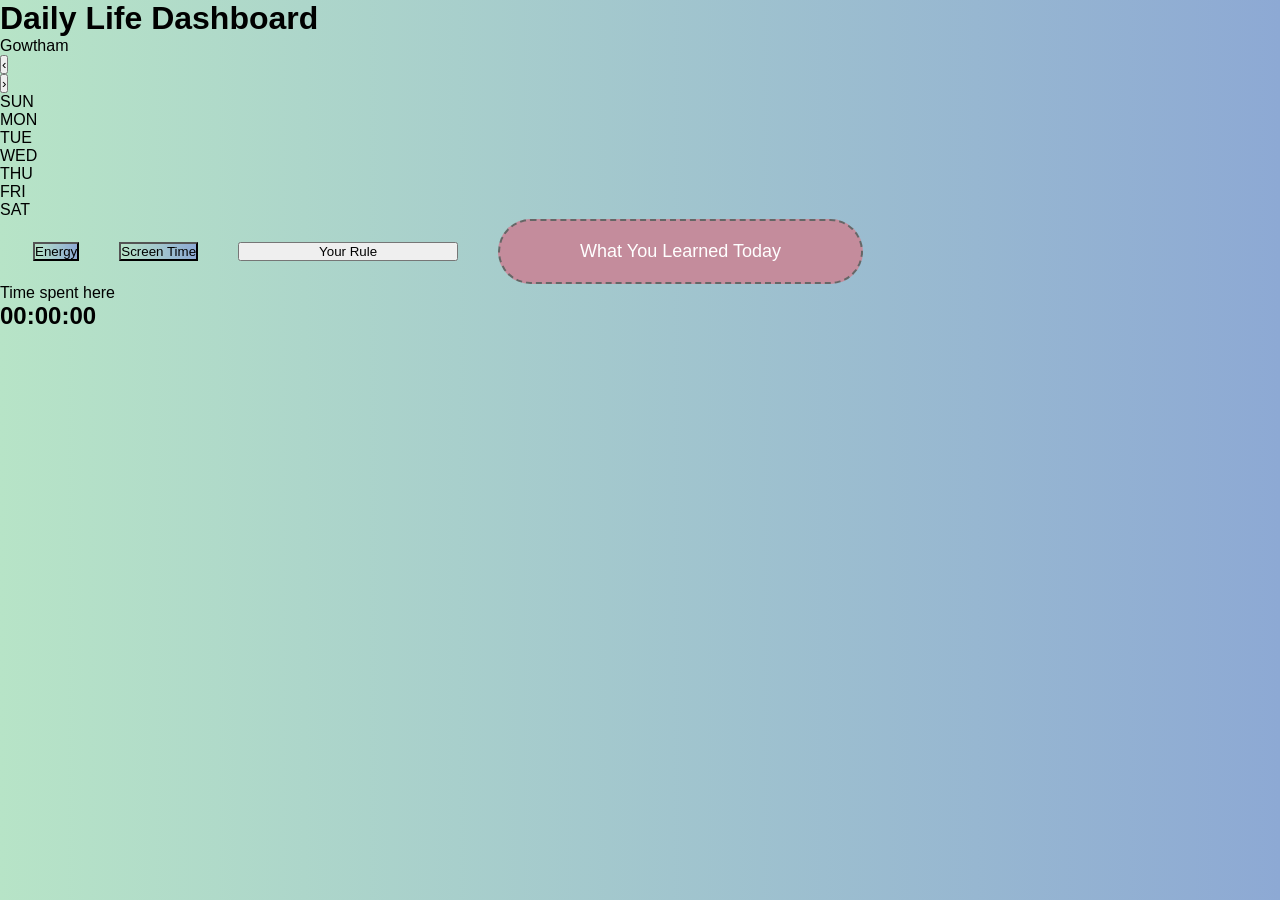
==== index.html @ 40af5d67 "Update index.html" ====
<!DOCTYPE html>
<html lang="en">

<head>
<meta charset="UTF-8">
<meta name="viewport" content="width=device-width, initial-scale=1.0">
<title>Daily Life Dashboard</title>
<link rel="stylesheet" href="style.css">
</head>

<body>

<div class="container">

<header>

<div class="left">
<h2 id="todayDate"></h2>
</div>

<div class="center">
<h1>Daily Life Dashboard</h1>
<p id="clock"></p>
</div>

<div class="right">
<div class="profile"></div>
<p>Gowtham</p>
</div>

</header>

<main>

<section class="calendarSection">

<div class="calendarHeader">
<button id="prevMonth">‹</button>
<h3 id="monthYear"></h3>
<button id="nextMonth">›</button>
</div>

<div class="weekdays">
<div>SUN</div>
<div>MON</div>
<div>TUE</div>
<div>WED</div>
<div>THU</div>
<div>FRI</div>
<div>SAT</div>
</div>

<div id="calendarDays" class="calendarDays"></div>

</section>

<section class="actions">

<button class="action energy">Energy</button>
<button class="action screen">Screen Time</button>
<button class="action rule">Your Rule</button>
<button class="action learn">What You Learned Today</button>

</section>

</main>

<footer>

<p>Time spent here</p>
<h2 id="sessionTimer">00:00:00 </h2>

</footer>

</div>

<script src="script.js"></script>

</body>
</html>
---- style.css ----
*{
margin:0;
padding:0;
box-sizing:border-box;
font-family:Arial, Helvetica, sans-serif;
}

body{
height:100vh;
background:linear-gradient(90deg,#b7e4c7,#8da9d4);
}

.container{
width:100%;
height:100%;
display:flex;
flex-direction:column;
}

/* HEADER */

.header{
display:flex;
justify-content:space-between;
align-items:center;
padding:15px 40px;
border-bottom:2px solid black;
}

.date{
font-size:18px;
}

.title{
text-align:center;
}

.title h1{
font-weight:600;
letter-spacing:2px;
}

.title p{
font-size:18px;
}

.profile{
text-align:center;
}

.circle{
width:60px;
height:60px;
background:#ddd;
border-radius:50%;
margin:auto;
}

/* MAIN SECTION */

.main{
display:flex;
height:45%;
border-bottom:2px solid black;
}

.calendar-box{
width:30%;
display:flex;
justify-content:center;
align-items:center;
border-right:2px solid black;
}

.calendar-box img{
width:200px;
}

.actions{
width:70%;
display:flex;
flex-wrap:wrap;
justify-content:center;
align-items:center;
gap:40px;
}

.btn{
padding:20px 70px;
border:3px solid black;
border-radius:40px;
font-size:20px;
background:rgba(255,255,255,0.2);
text-align:center;
}

.energy{
background:linear-gradient(90deg,#b7e4c7,#8da9d4);
}

.screen{
background:linear-gradient(90deg,#b7e4c7,#8da9d4);
}

.rule{
width:220px;
text-align:center;
}

/* BOTTOM SECTION */

.bottom{
display:flex;
flex-direction:column;
align-items:center;
justify-content:center;
gap:20px;
height:35%;
}

.pomodoro{
display:flex;
align-items:center;
gap:10px;
background:#d7f2df;
padding:10px 20px;
border-radius:20px;
}

.pomodoro img{
width:30px;
}

.learn{
padding:20px 80px;
border-radius:40px;
border:2px dashed #666;
background:#c48c9c;
color:white;
font-size:18px;
}

.time-spent{
font-size:20px;
}
.calendar{
width:260px;
background:white;
padding:15px;
border-radius:10px;
box-shadow:0 3px 8px rgba(0,0,0,0.2);
}

.calendar-header{
display:flex;
justify-content:space-between;
align-items:center;
margin-bottom:10px;
}

.calendar-header button{
border:none;
background:#8da9d4;
color:white;
padding:5px 10px;
border-radius:5px;
cursor:pointer;
}

.days{
display:grid;
grid-template-columns:repeat(7,1fr);
font-size:12px;
text-align:center;
margin-bottom:5px;
}

.dates{
display:grid;
grid-template-columns:repeat(7,1fr);
gap:5px;
}

.dates div{
padding:6px;
text-align:center;
border-radius:5px;
cursor:pointer;
}

.dates div:hover{
background:#d9e6f2;
}

.today{
background:#8da9d4;
color:white;
}
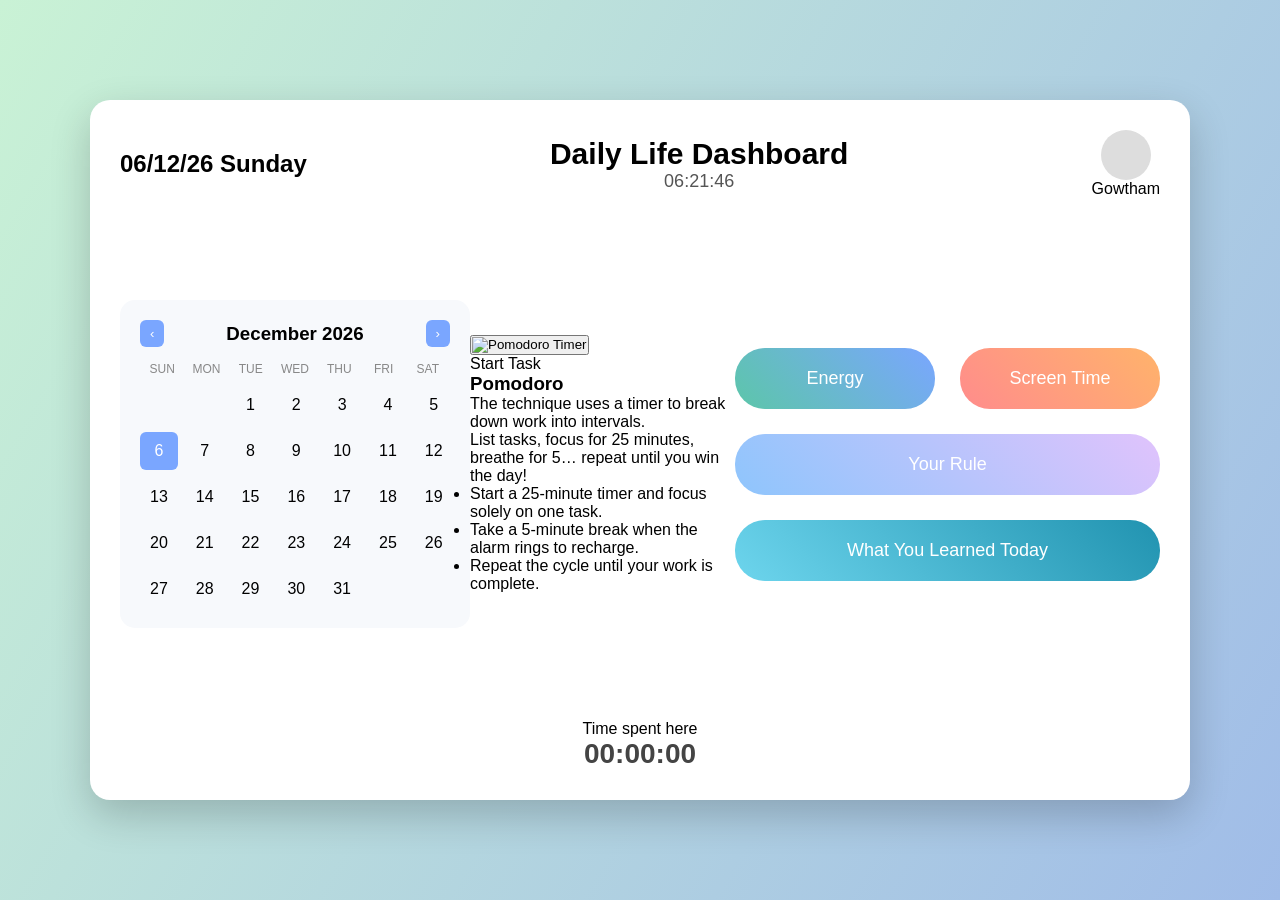
==== commit 3bc7ad85: "Update index.html" ====
--- a/index.html
+++ b/index.html
@@ -51,7 +51,26 @@
 </div>
 
 <div id="calendarDays" class="calendarDays"></div>
+</section>
 
+
+<section class="pomodoroSection">
+  <button class="pomodoro-btn">
+    <img src="pomodoro.png" alt="Pomodoro Timer" />
+  </button>
+  <div class="start-label">Start Task</div>
+
+  <!-- Side panel -->
+  <div class="pomodoro-info">
+    <h3>Pomodoro</h3>
+    <p>The technique uses a timer to break down work into intervals.</p>
+    <p>List tasks, focus for 25 minutes, breathe for 5… repeat until you win the day!</p>
+    <ul>
+      <li>Start a 25-minute timer and focus solely on one task.</li>
+      <li>Take a 5-minute break when the alarm rings to recharge.</li>
+      <li>Repeat the cycle until your work is complete.</li>
+    </ul>
+  </div>
 </section>
 
 <section class="actions">
--- a/style.css
+++ b/style.css
@@ -2,197 +2,164 @@
 margin:0;
 padding:0;
 box-sizing:border-box;
-font-family:Arial, Helvetica, sans-serif;
+font-family:Segoe UI, sans-serif;
 }
 
 body{
 height:100vh;
-background:linear-gradient(90deg,#b7e4c7,#8da9d4);
+background:linear-gradient(120deg,#c9f2d5,#a0bce8);
+display:flex;
+justify-content:center;
+align-items:center;
 }
 
 .container{
-width:100%;
-height:100%;
+width:1100px;
+height:700px;
+background:white;
+border-radius:20px;
+box-shadow:0 15px 40px rgba(0,0,0,0.2);
+padding:30px;
 display:flex;
 flex-direction:column;
+justify-content:space-between;
 }
 
-/* HEADER */
-
-.header{
+header{
 display:flex;
 justify-content:space-between;
 align-items:center;
-padding:15px 40px;
-border-bottom:2px solid black;
 }
 
-.date{
-font-size:18px;
-}
-
-.title{
+.center{
 text-align:center;
 }
 
-.title h1{
-font-weight:600;
-letter-spacing:2px;
+.center h1{
+font-size:30px;
 }
 
-.title p{
+#clock{
 font-size:18px;
+color:#555;
 }
 
 .profile{
-text-align:center;
-}
-
-.circle{
-width:60px;
-height:60px;
+width:50px;
+height:50px;
 background:#ddd;
 border-radius:50%;
 margin:auto;
 }
 
-/* MAIN SECTION */
-
-.main{
+main{
 display:flex;
-height:45%;
-border-bottom:2px solid black;
+justify-content:space-between;
+align-items:center;
+margin-top:20px;
+flex:1;
 }
 
-.calendar-box{
-width:30%;
-display:flex;
-justify-content:center;
-align-items:center;
-border-right:2px solid black;
+.calendarSection{
+width:350px;
+background:#f7f9fc;
+padding:20px;
+border-radius:15px;
 }
 
-.calendar-box img{
-width:200px;
+.calendarHeader{
+display:flex;
+justify-content:space-between;
+align-items:center;
+margin-bottom:15px;
 }
 
-.actions{
-width:70%;
-display:flex;
-flex-wrap:wrap;
-justify-content:center;
-align-items:center;
-gap:40px;
+.calendarHeader button{
+border:none;
+background:#7aa6ff;
+color:white;
+padding:6px 10px;
+border-radius:6px;
+cursor:pointer;
 }
 
-.btn{
-padding:20px 70px;
-border:3px solid black;
-border-radius:40px;
-font-size:20px;
-background:rgba(255,255,255,0.2);
+.weekdays{
+display:grid;
+grid-template-columns:repeat(7,1fr);
+font-size:12px;
+color:#888;
+margin-bottom:10px;
 text-align:center;
 }
 
-.energy{
-background:linear-gradient(90deg,#b7e4c7,#8da9d4);
+.calendarDays{
+display:grid;
+grid-template-columns:repeat(7,1fr);
+gap:8px;
 }
 
-.screen{
-background:linear-gradient(90deg,#b7e4c7,#8da9d4);
-}
-
-.rule{
-width:220px;
+.calendarDays div{
+padding:10px;
 text-align:center;
-}
-
-/* BOTTOM SECTION */
-
-.bottom{
-display:flex;
-flex-direction:column;
-align-items:center;
-justify-content:center;
-gap:20px;
-height:35%;
-}
-
-.pomodoro{
-display:flex;
-align-items:center;
-gap:10px;
-background:#d7f2df;
-padding:10px 20px;
-border-radius:20px;
-}
-
-.pomodoro img{
-width:30px;
-}
-
-.learn{
-padding:20px 80px;
-border-radius:40px;
-border:2px dashed #666;
-background:#c48c9c;
-color:white;
-font-size:18px;
-}
-
-.time-spent{
-font-size:20px;
-}
-.calendar{
-width:260px;
-background:white;
-padding:15px;
-border-radius:10px;
-box-shadow:0 3px 8px rgba(0,0,0,0.2);
-}
-
-.calendar-header{
-display:flex;
-justify-content:space-between;
-align-items:center;
-margin-bottom:10px;
-}
-
-.calendar-header button{
-border:none;
-background:#8da9d4;
-color:white;
-padding:5px 10px;
-border-radius:5px;
+border-radius:6px;
 cursor:pointer;
 }
 
-.days{
-display:grid;
-grid-template-columns:repeat(7,1fr);
-font-size:12px;
-text-align:center;
-margin-bottom:5px;
-}
-
-.dates{
-display:grid;
-grid-template-columns:repeat(7,1fr);
-gap:5px;
-}
-
-.dates div{
-padding:6px;
-text-align:center;
-border-radius:5px;
-cursor:pointer;
-}
-
-.dates div:hover{
-background:#d9e6f2;
+.calendarDays div:hover{
+background:#dbe7ff;
 }
 
 .today{
-background:#8da9d4;
+background:#7aa6ff;
 color:white;
 }
+
+.actions {
+  display: grid;
+  grid-template-columns: repeat(2, 200px); /* two equal columns */
+  gap: 25px;
+}
+
+.action {
+  padding: 20px;
+  border: none;
+  border-radius: 30px;
+  font-size: 18px;
+  cursor: pointer;
+  color: white;
+  transition: 0.2s;
+}
+
+.action:hover {
+  transform: scale(1.05);
+}
+
+.energy {
+  background: linear-gradient(45deg, #5cc6a9, #7aa6ff);
+  grid-column: 1; /* top left */
+}
+
+.screen {
+  background: linear-gradient(45deg, #ff8c8c, #ffb36b);
+  grid-column: 2; /* top right */
+}
+
+.rule {
+  background: linear-gradient(45deg, #8ec5fc, #e0c3fc);
+  grid-column: span 2; /* full width row */
+}
+
+.learn {
+  background: linear-gradient(45deg, #6dd5ed, #2193b0);
+  grid-column: span 2; /* full width row */
+}
+
+footer{
+text-align:center;
+margin-top:10px;
+}
+
+#sessionTimer{
+font-size:28px;
+color:#444;
+}
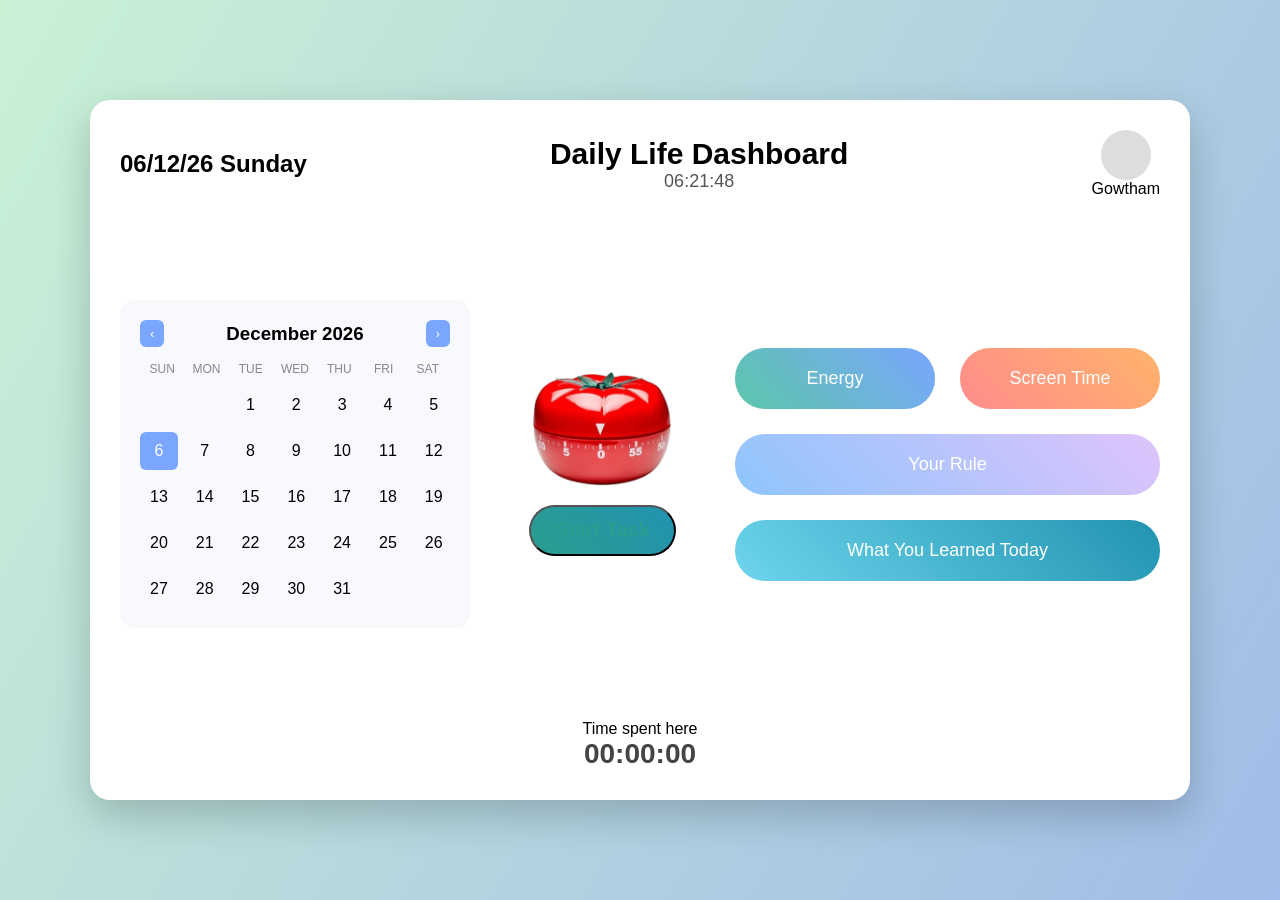
==== commit 7ed3ada4: "Update index.html" ====
--- a/index.html
+++ b/index.html
@@ -58,7 +58,8 @@
   <button class="pomodoro-btn">
     <img src="pomodoro.png" alt="Pomodoro Timer" />
   </button>
-  <div class="start-label">Start Task</div>
+  
+  <button class="start-label" id="startTaskBtn">Start Task</button>
 
   <!-- Side panel -->
   <div class="pomodoro-info">
--- a/style.css
+++ b/style.css
@@ -163,3 +163,81 @@
 font-size:28px;
 color:#444;
 }
+
+.pomodoroSection {
+  display: flex;
+  flex-direction: column;
+  align-items: center;
+  margin: 30px 0;
+  position: relative; /* important for absolute positioning */
+}
+.pomodoro-btn {
+  background: none;
+  border: none;
+  cursor: pointer;
+  transition: transform 0.3s ease, filter 0.3s ease;
+}
+
+.pomodoro-btn img {
+  width: 140px; /* bigger tomato */
+  height: auto;
+}
+
+/* Hover effect for tomato */
+.pomodoro-btn:hover {
+  transform: scale(1.15) rotate(-3deg);
+  filter: drop-shadow(0 0 20px rgba(230,57,70,0.6));
+}
+
+/* Start Task label styling */
+.start-label {
+  margin-top: 15px;
+  font-size: 20px;
+  font-weight: bold;
+  color: #2a9d8f;
+  background: linear-gradient(45deg, #2a9d8f, #2193b0);
+  padding: 12px 24px;
+  border-radius: 30px;
+  transition: background 0.3s ease, transform 0.2s ease;
+}
+
+/* Hover effect when cursor is on tomato OR label */
+.pomodoro-btn:hover + .start-label,
+.start-label:hover {
+  background: linear-gradient(45deg, #ff6b6b, #ffb347);
+  color: white;
+  transform: scale(1.05);
+  box-shadow: 0 0 12px rgba(255,179,71,0.6);
+}
+
+/* Side panel styling */
+.pomodoro-info {
+  display: none; /* hidden by default */
+  position: absolute;
+  top: 50px; /* start aligned with tomato top */
+  left: 30%; /* center relative to tomato */
+  transform: translateX(-10%) translateY(0); /* hidden behind tomato */
+  width: 260px;
+  padding: 18px;
+  background: rgba(128, 128, 128, 0.85); /* transparent grey */
+  color: #ffe6f1; /* pastel pink text */
+  border-radius: 12px;
+  box-shadow: 0 0 25px rgba(0,0,0,0.25);
+  border: none; /* no visible border */
+  backdrop-filter: blur(6px); /* soft fade edges */
+  transition: opacity 0.4s ease, transform 0.4s ease;
+  opacity: 0;
+  z-index: 5; /* sits just behind tomato initially */
+}
+/* Show side panel when hovering on tomato */
+.pomodoro-btn:hover ~ .pomodoro-info {
+  display: block;
+  opacity: 1;
+  transform: translateX(40%) translateY(-110%); /* slides upward from behind */
+}
+
+/* Blur the rest of the page when panel is visible */
+.pomodoro-btn:hover ~ .pomodoro-info ~ * {
+  filter: blur(4px);
+  pointer-events: none;
+}
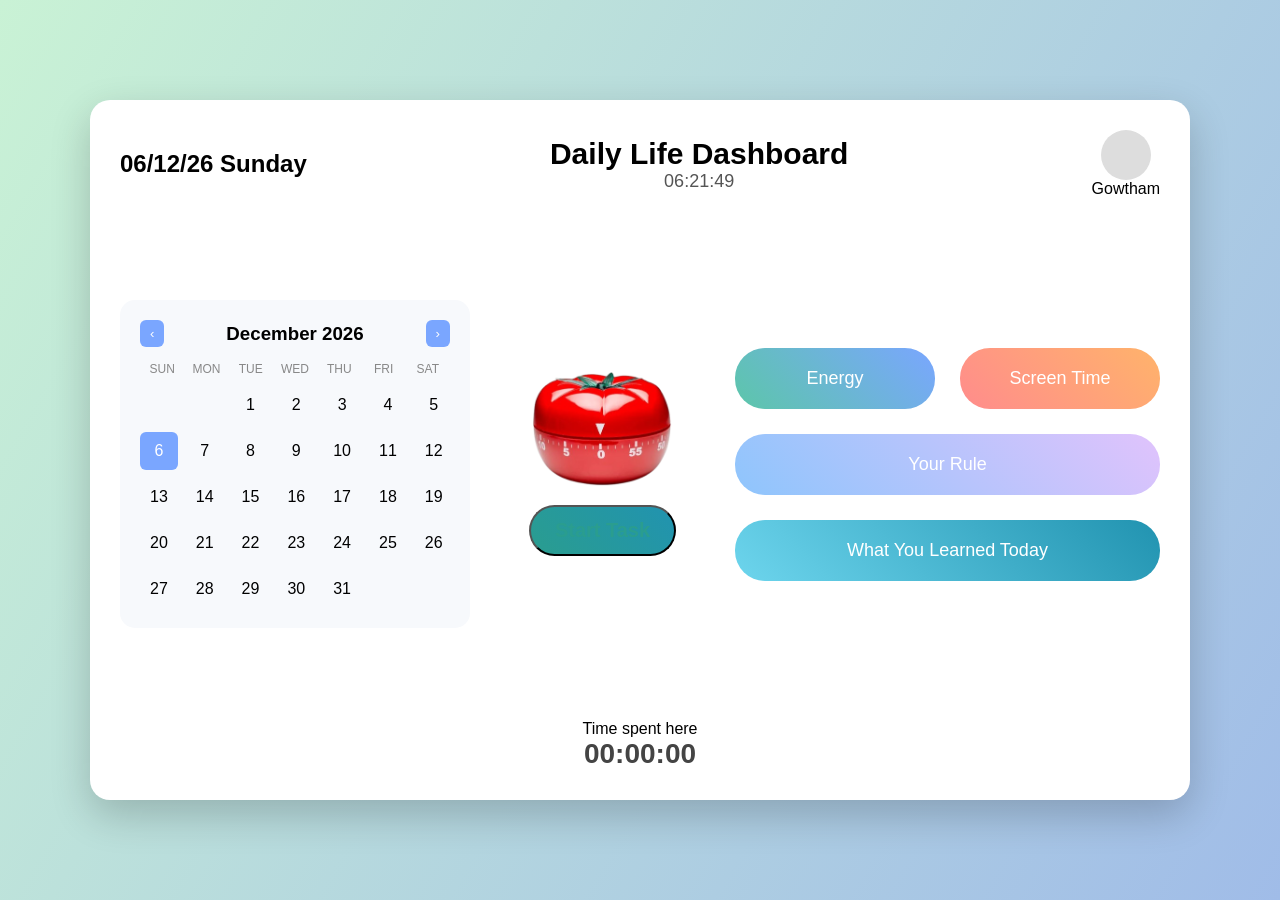
==== commit 02060a32: "Update index.html" ====
--- a/index.html
+++ b/index.html
@@ -76,10 +76,11 @@
 
 <section class="actions">
 
-<button class="action energy">Energy</button>
-<button class="action screen">Screen Time</button>
-<button class="action rule">Your Rule</button>
-<button class="action learn">What You Learned Today</button>
+<button class="action energy" id = "energy">Energy</button>
+<button class="action screen" id >Screen Time</button>
+<button class="action rule" id = "rule">Your Rule</button>
+<button class="action learn" id = "done">What You Learned Today</button>
+
 
 </section>
 
--- a/style.css
+++ b/style.css
@@ -1,4 +1,190 @@
 *{
+margin:0;
+padding:0;
+box-sizing:border-box;
+font-family:Segoe UI, sans-serif;
+}
+
+body{
+height:100vh;
+background:linear-gradient(120deg,#c9f2d5,#a0bce8);
+display:flex;
+justify-content:center;
+align-items:center;
+}
+
+.container{
+width:1100px;
+height:700px;
+background:white;
+border-radius:20px;
+box-shadow:0 15px 40px rgba(0,0,0,0.2);
+padding:30px;
+display:flex;
+flex-direction:column;
+justify-content:space-between;
+}
+
+header{
+display:flex;
+justify-content:space-between;
+align-items:center;
+}
+
+.center{
+text-align:center;
+}
+
+.center h1{
+font-size:30px;
+}
+
+#clock{
+font-size:18px;
+color:#555;
+}
+
+.profile{
+width:50px;
+height:50px;
+background:#ddd;
+border-radius:50%;
+margin:auto;
+}
+
+main{
+display:flex;
+justify-content:space-between;
+align-items:center;
+margin-top:20px;
+flex:1;
+}
+
+.calendarSection{
+width:350px;
+background:#f7f9fc;
+padding:20px;
+border-radius:15px;
+}
+
+.calendarHeader{
+display:flex;
+justify-content:space-between;
+align-items:center;
+margin-bottom:15px;
+}
+
+.calendarHeader button{
+border:none;
+background:#7aa6ff;
+color:white;
+padding:6px 10px;
+border-radius:6px;
+cursor:pointer;
+}
+
+.weekdays{
+display:grid;
+grid-template-columns:repeat(7,1fr);
+font-size:12px;
+color:#888;
+margin-bottom:10px;
+text-align:center;
+}
+
+.calendarDays{
+display:grid;
+grid-template-columns:repeat(7,1fr);
+gap:8px;
+}
+
+.calendarDays div{
+padding:10px;
+text-align:center;
+border-radius:6px;
+cursor:pointer;
+}
+
+.calendarDays div:hover{
+background:#dbe7ff;
+}
+
+.today{
+background:#7aa6ff;
+color:white;
+}
+
+.actions {
+  display: grid;
+  grid-template-columns: repeat(2, 200px); /* two equal columns */
+  gap: 25px;
+}
+
+.action {
+  padding: 20px;
+  border: none;
+  border-radius: 30px;
+  font-size: 18px;
+  cursor: pointer;
+  color: white;
+  transition: 0.2s;
+}
+
+.action:hover {
+  transform: scale(1.05);
+}
+
+.energy {
+  background: linear-gradient(45deg, #5cc6a9, #7aa6ff);
+  grid-column: 1; /* top left */
+}
+
+.screen {
+  background: linear-gradient(45deg, #ff8c8c, #ffb36b);
+  grid-column: 2; /* top right */
+}
+
+.rule {
+  background: linear-gradient(45deg, #8ec5fc, #e0c3fc);
+  grid-column: span 2; /* full width row */
+}
+
+.learn {
+  background: linear-gradient(45deg, #6dd5ed, #2193b0);
+  grid-column: span 2; /* full width row */
+}
+
+footer{
+text-align:center;
+margin-top:10px;
+}
+
+#sessionTimer{
+font-size:28px;
+color:#444;
+}
+
+.pomodoroSection {
+  display: flex;
+  flex-direction: column;
+  align-items: center;
+  margin: 30px 0;
+  position: relative; /* important for absolute positioning */
+}
+.pomodoro-btn {
+  background: none;
+  border: none;
+  cursor: pointer;
+  transition: transform 0.3s ease, filter 0.3s ease;
+}
+
+.pomodoro-btn img {
+  width: 140px; /* bigger tomato */
+  height: auto;
+}
+
+/* Hover effect for tomato */
+.pomodoro-btn:hover {*{
 margin:0;
 padding:0;
 box-sizing:border-box;
@@ -241,3 +427,60 @@
   filter: blur(4px);
   pointer-events: none;
 }
+
+  transform: scale(1.15) rotate(-3deg);
+  filter: drop-shadow(0 0 20px rgba(230,57,70,0.6));
+}
+
+/* Start Task label styling */
+.start-label {
+  margin-top: 15px;
+  font-size: 20px;
+  font-weight: bold;
+  color: #2a9d8f;
+  background: linear-gradient(45deg, #2a9d8f, #2193b0);
+  padding: 12px 24px;
+  border-radius: 30px;
+  transition: background 0.3s ease, transform 0.2s ease;
+}
+
+/* Hover effect when cursor is on tomato OR label */
+.pomodoro-btn:hover + .start-label,
+.start-label:hover {
+  background: linear-gradient(45deg, #ff6b6b, #ffb347);
+  color: white;
+  transform: scale(1.05);
+  box-shadow: 0 0 12px rgba(255,179,71,0.6);
+}
+
+/* Side panel styling */
+.pomodoro-info {
+  display: none; /* hidden by default */
+  position: absolute;
+  top: 50px; /* start aligned with tomato top */
+  left: 30%; /* center relative to tomato */
+  transform: translateX(-10%) translateY(0); /* hidden behind tomato */
+  width: 260px;
+  padding: 18px;
+  background: rgba(128, 128, 128, 0.85); /* transparent grey */
+  color: #ffe6f1; /* pastel pink text */
+  border-radius: 12px;
+  box-shadow: 0 0 25px rgba(0,0,0,0.25);
+  border: none; /* no visible border */
+  backdrop-filter: blur(6px); /* soft fade edges */
+  transition: opacity 0.4s ease, transform 0.4s ease;
+  opacity: 0;
+  z-index: 5; /* sits just behind tomato initially */
+}
+/* Show side panel when hovering on tomato */
+.pomodoro-btn:hover ~ .pomodoro-info {
+  display: block;
+  opacity: 1;
+  transform: translateX(40%) translateY(-110%); /* slides upward from behind */
+}
+
+/* Blur the rest of the page when panel is visible */
+.pomodoro-btn:hover ~ .pomodoro-info ~ * {
+  filter: blur(4px);
+  pointer-events: none;
+}
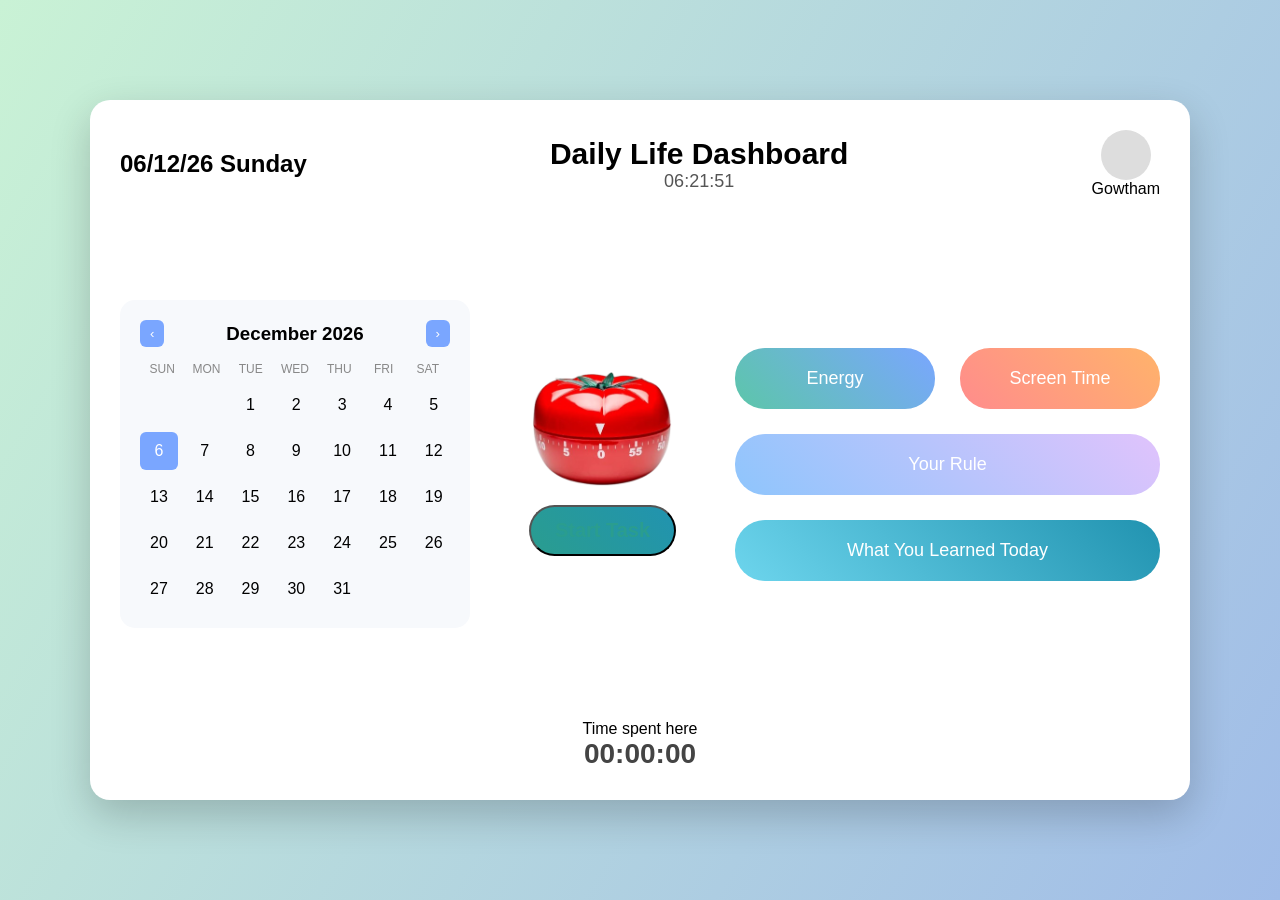
==== commit 3de03f2c: "Update index.html" ====
--- a/index.html
+++ b/index.html
@@ -76,10 +76,10 @@
 
 <section class="actions">
 
-<button class="action energy" id = "energy">Energy</button>
+<button class="action energy" id ="energy">Energy</button>
 <button class="action screen" id >Screen Time</button>
-<button class="action rule" id = "rule">Your Rule</button>
-<button class="action learn" id = "done">What You Learned Today</button>
+<button class="action rule" id ="rule">Your Rule</button>
+<button class="action learn" id ="done">What You Learned Today</button>
 
 
 </section>
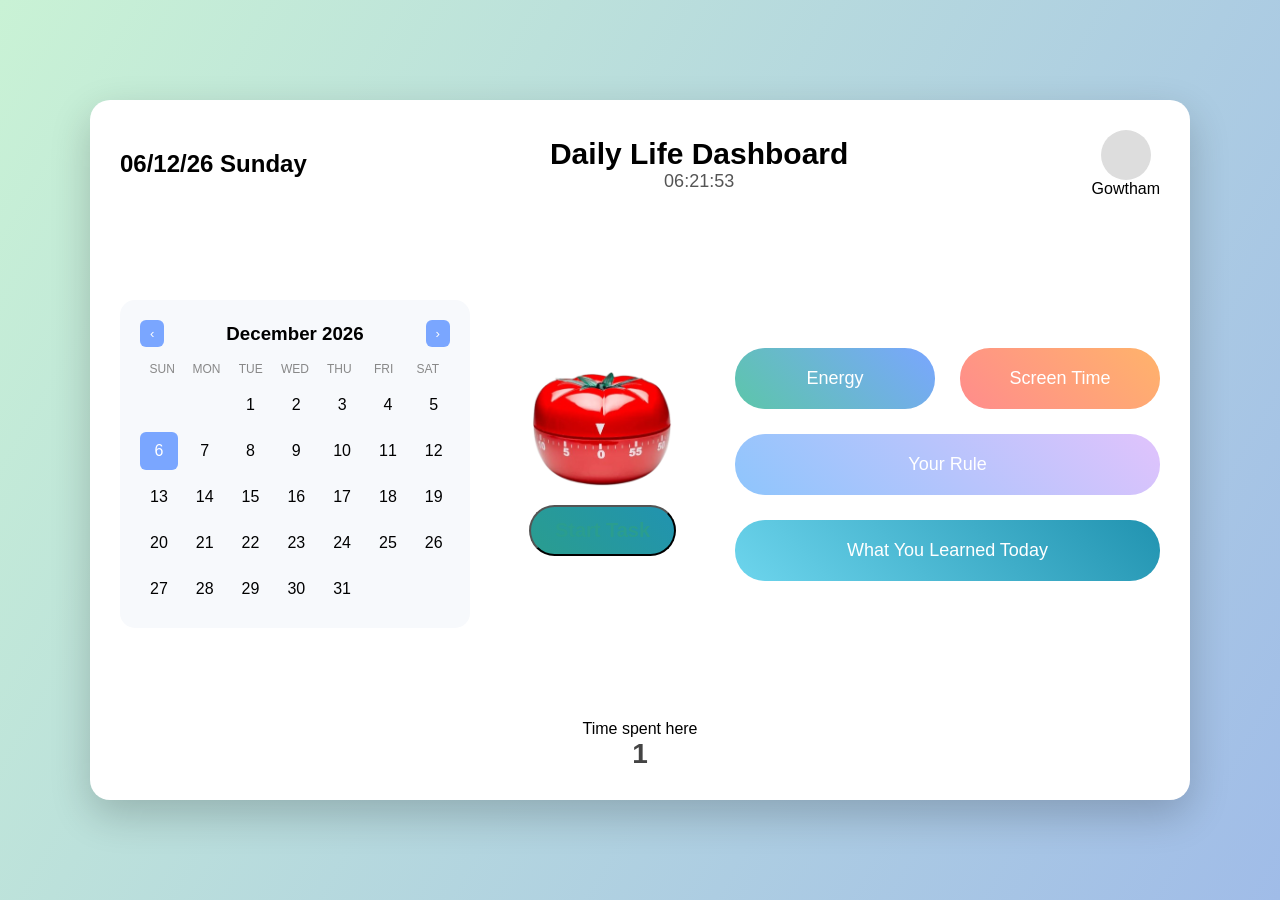
==== commit d55711b4: "Update index.html" ====
--- a/index.html
+++ b/index.html
@@ -76,11 +76,10 @@
 
 <section class="actions">
 
-<button class="action energy" id ="energy">Energy</button>
+<button class="action energy" id = "energy">Energy</button>
 <button class="action screen" id >Screen Time</button>
-<button class="action rule" id ="rule">Your Rule</button>
-<button class="action learn" id ="done">What You Learned Today</button>
-
+<button class="action rule" id = "rule">Your Rule</button>
+<button class="action learn" id = "done">What You Learned Today</button>
 
 </section>
 
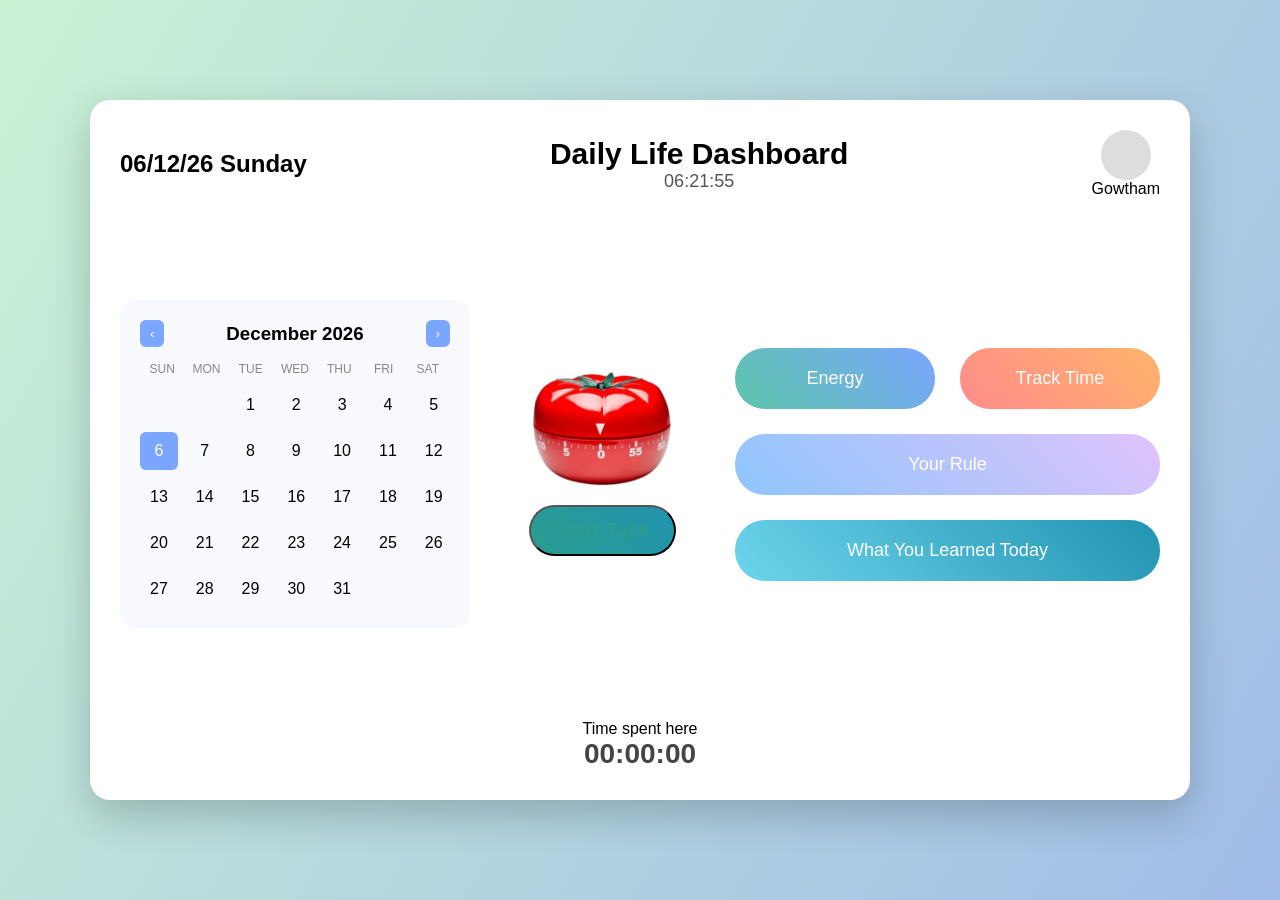
==== commit 80114125: "Update index.html" ====
--- a/index.html
+++ b/index.html
@@ -77,7 +77,7 @@
 <section class="actions">
 
 <button class="action energy" id = "energy">Energy</button>
-<button class="action screen" id >Screen Time</button>
+<button class="action screen" id = "TrackTime">Track Time</button>
 <button class="action rule" id = "rule">Your Rule</button>
 <button class="action learn" id = "done">What You Learned Today</button>
 
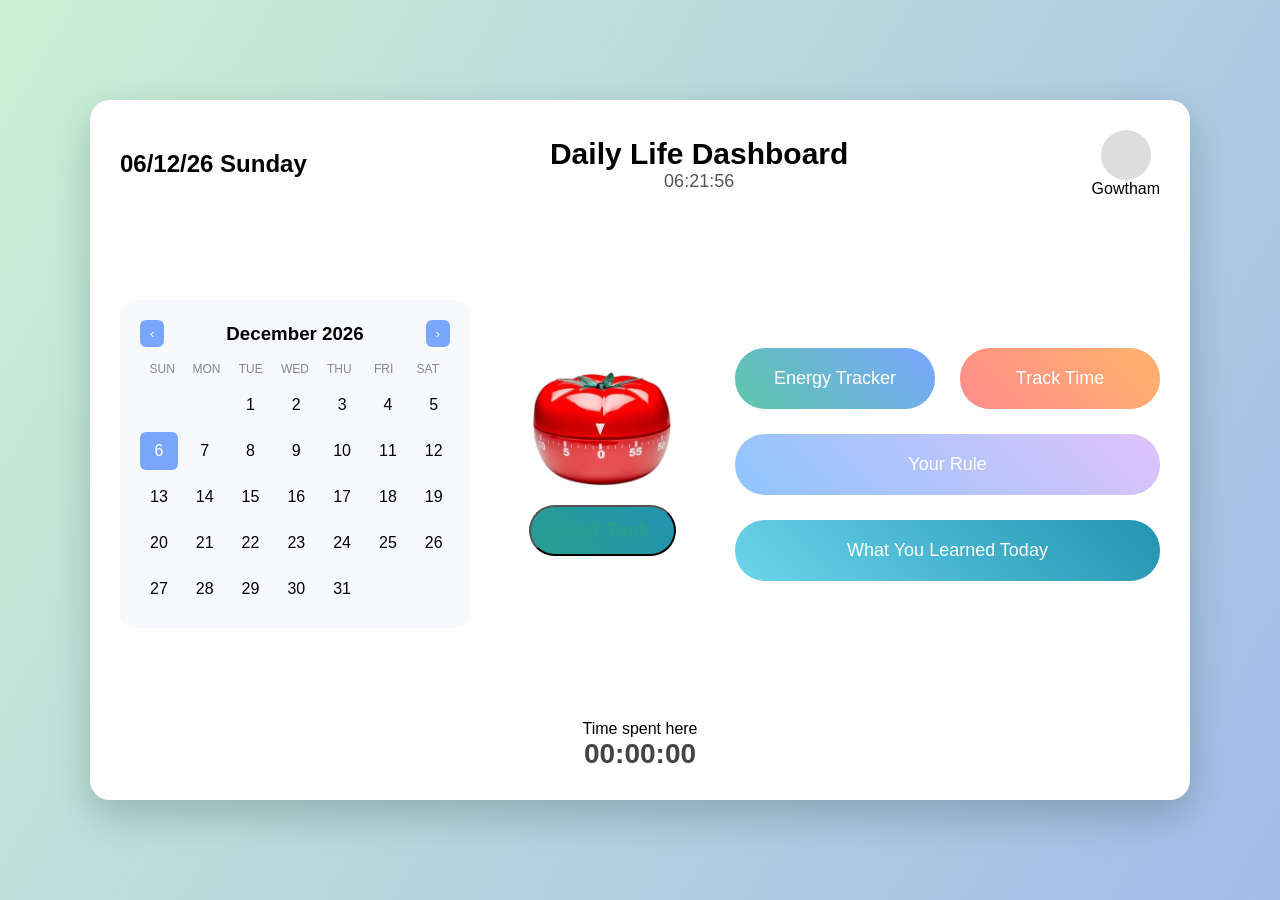
==== commit eb96a660: "Update index.html" ====
--- a/index.html
+++ b/index.html
@@ -76,7 +76,7 @@
 
 <section class="actions">
 
-<button class="action energy" id = "energy">Energy</button>
+<button class="action energy" id = "energy">Energy Tracker</button>
 <button class="action screen" id = "TrackTime">Track Time</button>
 <button class="action rule" id = "rule">Your Rule</button>
 <button class="action learn" id = "done">What You Learned Today</button>
@@ -96,5 +96,6 @@
 
 <script src="script.js"></script>
 
+
 </body>
 </html>
